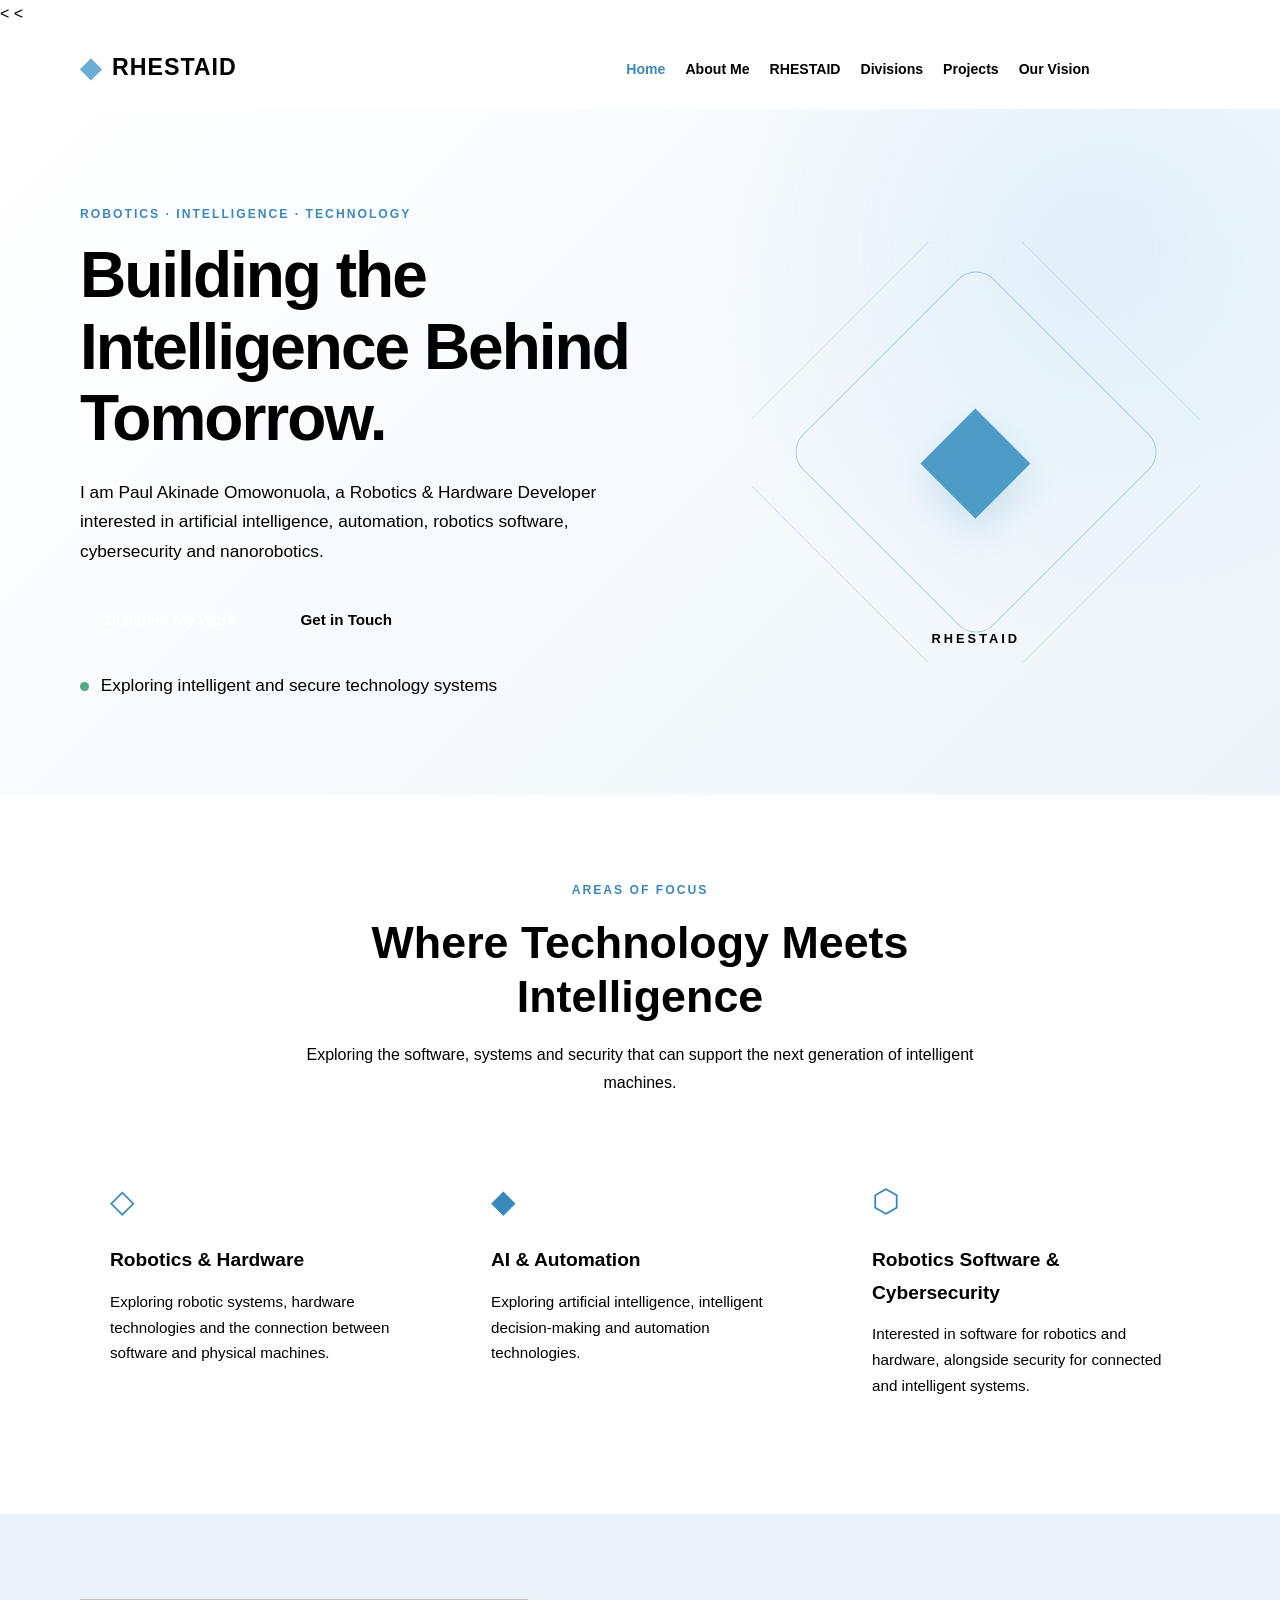
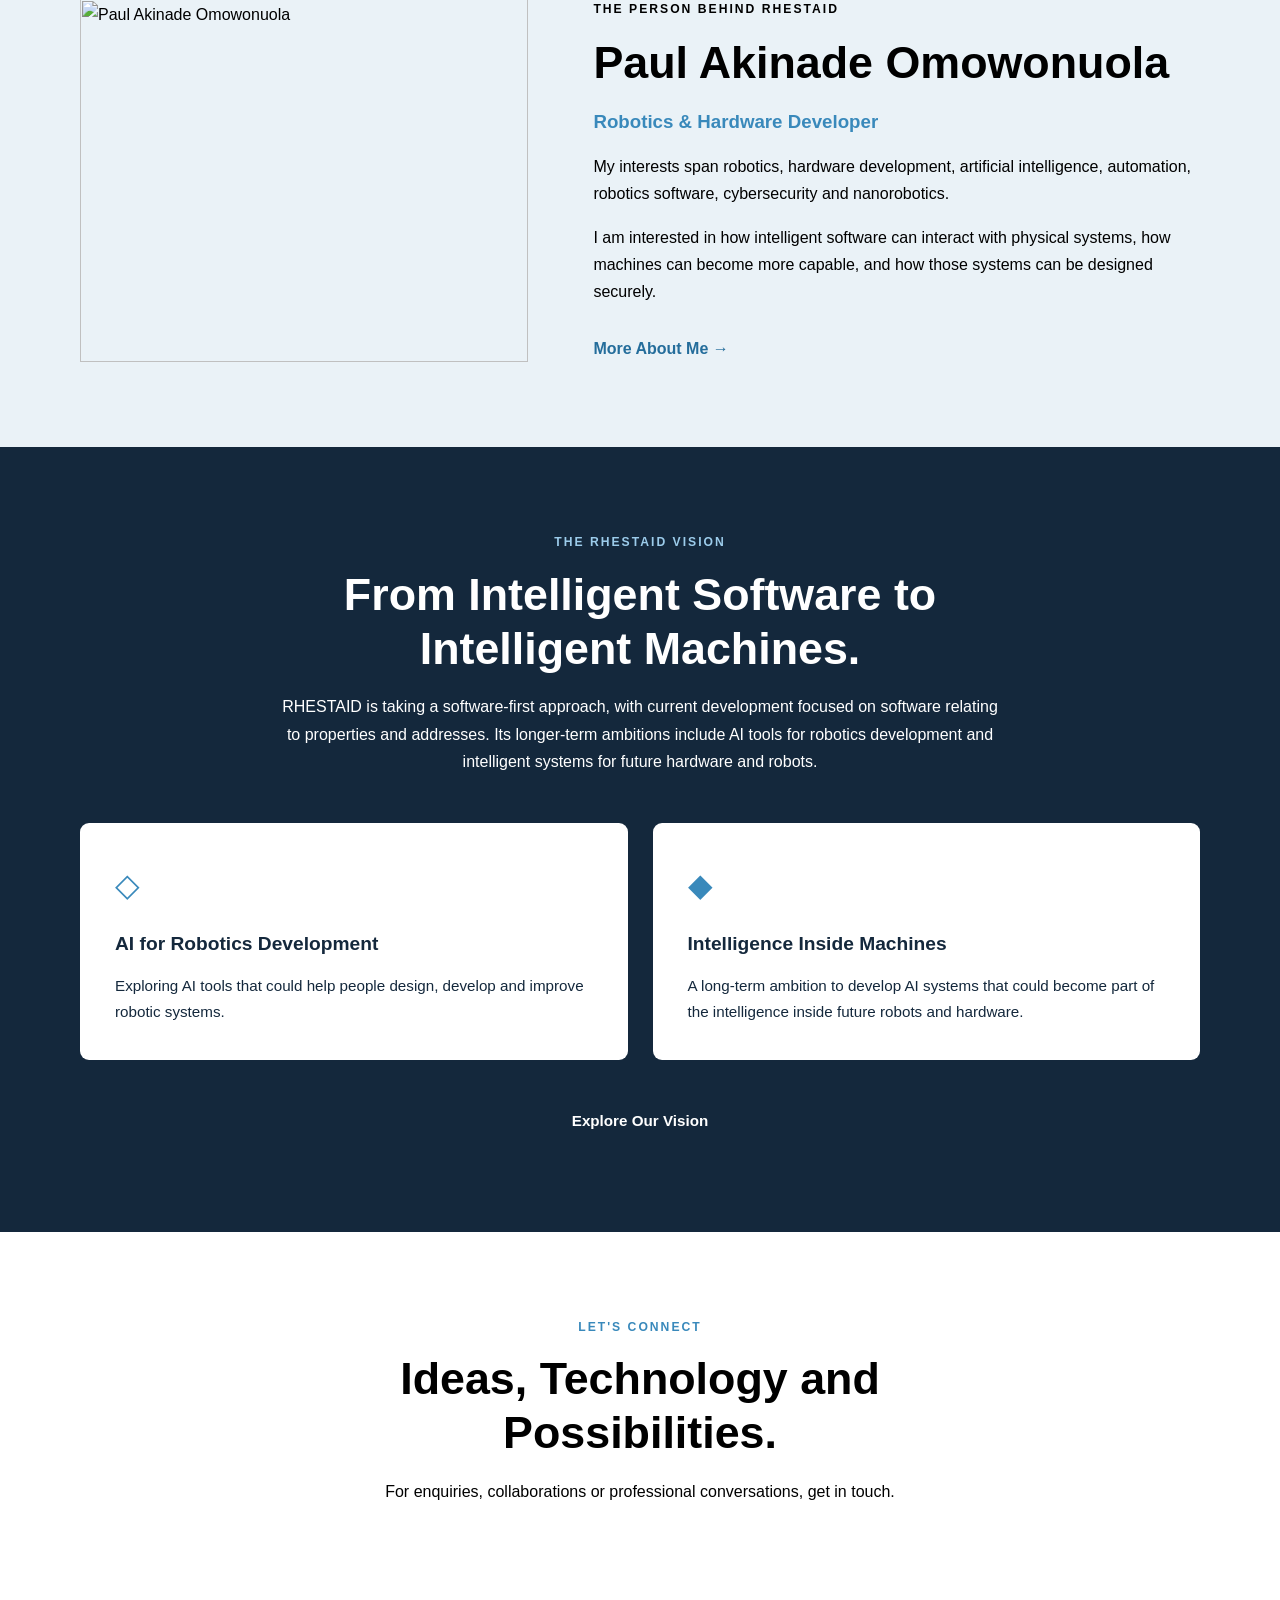
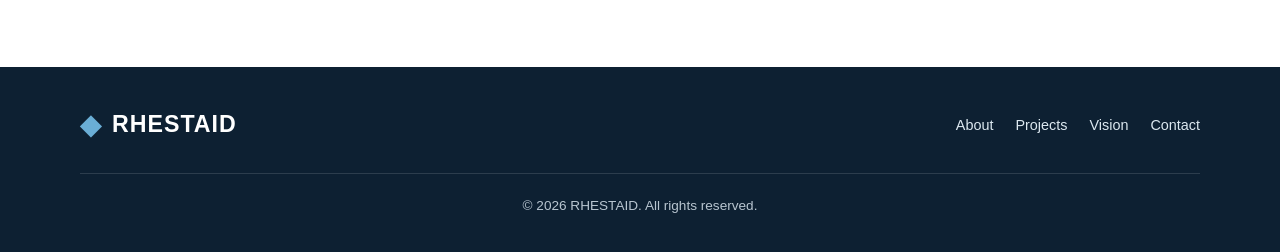
==== index.html @ d992449e "Add files via upload" ====
<

<
<!
<!DOCTYPE html>
<html lang="en">
<head>
    <meta charset="UTF-8">
    <meta name="viewport" content="width=device-width, initial-scale=1.0">
    <meta name="description" content="Paul Akinade Omowonuola and RHESTAID: robotics, hardware development, AI, automation, software and cybersecurity.">
    <title>Paul Akinade Omowonuola | RHESTAID</title>
    <link rel="stylesheet" href="style.css">
</head>
<body>

<header class="site-header">
    <div class="container navbar">
        <a href="index.html" class="logo"><span class="logo-diamond">◆</span> RHESTAID</a>
        <button class="menu-toggle" id="menu-toggle" aria-label="Open navigation" aria-expanded="false">☰</button>
        <nav>
            <ul class="nav-links" id="nav-links">
                <li><a href="index.html" class="active">Home</a></li>
                <li><a href="about.html">About Me</a></li>
                <li><a href="company.html">RHESTAID</a></li>
                <li><a href="divisions.html">Divisions</a></li>
                <li><a href="projects.html">Projects</a></li>
                <li><a href="vision.html">Our Vision</a></li>
                <li><a href="contact.html" class="nav-contact">Contact</a></li>
            </ul>
        </nav>
    </div>
</header>

<main>

    <section class="hero">
        <div class="container hero-grid">
            <div class="hero-content">
                <p class="eyebrow">ROBOTICS · INTELLIGENCE · TECHNOLOGY</p>
                <h1>Building the Intelligence Behind Tomorrow.</h1>
                <p>
                    I am Paul Akinade Omowonuola, a Robotics & Hardware
                    Developer interested in artificial intelligence,
                    automation, robotics software, cybersecurity and
                    nanorobotics.
                </p>
                <div class="hero-buttons">
                    <a href="about.html" class="btn btn-primary">Discover My Work</a>
                    <a href="contact.html" class="btn btn-outline">Get in Touch</a>
                </div>
                <p class="hero-note">
                    <span class="status-dot"></span>
                    Exploring intelligent and secure technology systems
                </p>
            </div>

            <div class="hero-visual">
                <div class="diamond-orbit orbit-one"></div>
                <div class="diamond-orbit orbit-two"></div>
                <div class="diamond-symbol">◆</div>
                <p class="visual-caption">RHESTAID</p>
            </div>
        </div>
    </section>

    <section class="section">
        <div class="container">
            <div class="section-heading">
                <p class="eyebrow">AREAS OF FOCUS</p>
                <h2>Where Technology Meets Intelligence</h2>
                <p>
                    Exploring the software, systems and security that can
                    support the next generation of intelligent machines.
                </p>
            </div>

            <div class="feature-grid">
                <article class="feature-card">
                    <div class="feature-icon">◇</div>
                    <h3>Robotics & Hardware</h3>
                    <p>
                        Exploring robotic systems, hardware technologies
                        and the connection between software and physical machines.
                    </p>
                </article>

                <article class="feature-card">
                    <div class="feature-icon">◆</div>
                    <h3>AI & Automation</h3>
                    <p>
                        Exploring artificial intelligence, intelligent
                        decision-making and automation technologies.
                    </p>
                </article>

                <article class="feature-card">
                    <div class="feature-icon">⬡</div>
                    <h3>Robotics Software & Cybersecurity</h3>
                    <p>
                        Interested in software for robotics and hardware,
                        alongside security for connected and intelligent systems.
                    </p>
                </article>
            </div>
        </div>
    </section>

    <section class="section section-soft">
        <div class="container founder-preview">
            <div class="founder-image-wrap">
                <img src="images/paul.jpg"
                     alt="Paul Akinade Omowonuola"
                     class="founder-image">
            </div>

            <div class="founder-content">
                <p class="eyebrow">THE PERSON BEHIND RHESTAID</p>
                <h2>Paul Akinade Omowonuola</h2>
                <h3>Robotics & Hardware Developer</h3>
                <p>
                    My interests span robotics, hardware development,
                    artificial intelligence, automation, robotics software,
                    cybersecurity and nanorobotics.
                </p>
                <p>
                    I am interested in how intelligent software can interact
                    with physical systems, how machines can become more
                    capable, and how those systems can be designed securely.
                </p>
                <a href="about.html" class="text-link">More About Me →</a>
            </div>
        </div>
    </section>

    <section class="section section-dark">
        <div class="container">
            <div class="section-heading light-heading">
                <p class="eyebrow">THE RHESTAID VISION</p>
                <h2>From Intelligent Software to Intelligent Machines.</h2>
                <p>
                    RHESTAID is taking a software-first approach, with
                    current development focused on software relating to
                    properties and addresses. Its longer-term ambitions
                    include AI tools for robotics development and intelligent
                    systems for future hardware and robots.
                </p>
            </div>

            <div class="direction-grid">
                <article class="direction-card">
                    <div class="feature-icon">◇</div>
                    <h3>AI for Robotics Development</h3>
                    <p>
                        Exploring AI tools that could help people design,
                        develop and improve robotic systems.
                    </p>
                </article>

                <article class="direction-card">
                    <div class="feature-icon">◆</div>
                    <h3>Intelligence Inside Machines</h3>
                    <p>
                        A long-term ambition to develop AI systems that
                        could become part of the intelligence inside
                        future robots and hardware.
                    </p>
                </article>
            </div>

            <div class="center-action" style="margin-top: 35px;">
                <a href="vision.html" class="btn btn-primary">Explore Our Vision</a>
            </div>
        </div>
    </section>

    <section class="section">
        <div class="container center-action">
            <p class="eyebrow">LET'S CONNECT</p>
            <h2>Ideas, Technology and Possibilities.</h2>
            <p>
                For enquiries, collaborations or professional conversations,
                get in touch.
            </p>
            <a href="contact.html" class="btn btn-primary">Contact Me</a>
        </div>
    </section>

</main>

<footer class="site-footer">
    <div class="container footer-content">
        <a href="index.html" class="logo footer-logo"><span class="logo-diamond">◆</span> RHESTAID</a>
        <div class="footer-links">
            <a href="about.html">About</a>
            <a href="projects.html">Projects</a>
            <a href="vision.html">Vision</a>
            <a href="contact.html">Contact</a>
        </div>
        <p class="copyright">© <span id="year"></span> RHESTAID. All rights reserved.</p>
    </div>
</footer>

<script src="script.js"></script>
</body>
</html>
---- style.css ----
<
/* =====================================================
   RHESTAID WEBSITE
   COMPLETE DIAMOND THEME STYLESHEET
   ===================================================== */


/* 1. COLOURS */

:root {
    --diamond-white: #F7FAFC;
    --diamond-blue: #9CCCEB;
    --ice-silver: #DCE8F0;
    --deep-sapphire: #14283C;
    --platinum: #B8C5D0;
    --white: #FFFFFF;

    --text: #33475B;
    --muted: #536779;
    --border: #D5E2EB;

    --shadow: 0 12px 35px rgba(20, 40, 60, 0.08);
}


/* 2. GLOBAL SETTINGS */

* {
    margin: 0;
    padding: 0;
    box-sizing: border-box;
}

html {
    scroll-behavior: smooth;
}

body {
    font-family: Arial, Helvetica, sans-serif;
    background: var(--diamond-white);
    color: var(--text);
    line-height: 1.7;
}

img {
    max-width: 100%;
}

a {
    text-decoration: none;
    color: inherit;
}

button {
    font: inherit;
}

.container {
    width: min(1120px, 90%);
    margin: 0 auto;
}


/* 3. HEADER AND NAVIGATION */

.site-header {
    width: 100%;
    background: #FFFFFF;
    border-bottom: 1px solid var(--border);
    position: sticky;
    top: 0;
    z-index: 1000;
}

.navbar {
    min-height: 82px;
    display: flex;
    align-items: center;
    justify-content: space-between;
    gap: 25px;
}

.logo {
    display: inline-flex;
    align-items: center;
    gap: 10px;
    color: var(--deep-sapphire);
    font-size: 1.45rem;
    font-weight: 800;
    letter-spacing: 1px;
}

.logo-diamond {
    color: #6AAED6;
    font-size: 1.7rem;
}

.nav-links {
    display: flex;
    align-items: center;
    gap: 20px;
    list-style: none;
}

.nav-links a {
    color: var(--deep-sapphire);
    font-size: 0.88rem;
    font-weight: 600;
    transition: 0.25s ease;
}

.nav-links a:hover,
.nav-links a.active {
    color: #3989BB;
}

.nav-links .nav-contact {
    background: var(--deep-sapphire);
    color: #FFFFFF;
    padding: 11px 19px;
    border-radius: 5px;
}

.nav-links .nav-contact:hover,
.nav-links .nav-contact.active {
    background: #284C6A;
    color: #FFFFFF;
}

.menu-toggle {
    display: none;
    background: none;
    border: none;
    color: var(--deep-sapphire);
    font-size: 1.8rem;
    cursor: pointer;
}


/* 4. BUTTONS */

.btn {
    display: inline-flex;
    justify-content: center;
    align-items: center;
    padding: 13px 25px;
    border-radius: 5px;
    font-weight: 700;
    font-size: 0.95rem;
    transition: 0.25s ease;
}

.btn-primary {
    background: var(--deep-sapphire);
    color: #FFFFFF;
    border: 1px solid var(--deep-sapphire);
}

.btn-primary:hover {
    background: #284C6A;
    border-color: #284C6A;
    color: #FFFFFF;
    transform: translateY(-2px);
}

.btn-outline {
    background: transparent;
    color: var(--deep-sapphire);
    border: 1px solid var(--deep-sapphire);
}

.btn-outline:hover {
    background: var(--deep-sapphire);
    color: #FFFFFF;
}

.hero-buttons {
    display: flex;
    flex-wrap: wrap;
    gap: 14px;
    margin-top: 28px;
}


/* 5. HERO SECTION */

.hero {
    padding: 95px 0;
    background:
        radial-gradient(circle at 85% 20%, rgba(156, 204, 235, 0.22), transparent 32%),
        linear-gradient(135deg, #FFFFFF, #EDF5FA);
    overflow: hidden;
}

.hero-grid {
    display: grid;
    grid-template-columns: 1.15fr 0.85fr;
    align-items: center;
    gap: 65px;
}

.hero-content {
    min-width: 0;
}

.eyebrow {
    color: #3989BB;
    font-size: 0.76rem;
    font-weight: 800;
    letter-spacing: 2px;
    text-transform: uppercase;
    margin-bottom: 15px;
}

.hero h1 {
    color: var(--deep-sapphire);
    font-size: clamp(2.7rem, 5vw, 4.6rem);
    line-height: 1.12;
    letter-spacing: -2px;
    margin-bottom: 23px;
}

.hero-content > p:not(.eyebrow) {
    max-width: 590px;
    color: var(--muted);
    font-size: 1.08rem;
}

.hero-note {
    margin-top: 25px;
    font-size: 0.9rem;
    color: var(--muted);
}

.status-dot {
    display: inline-block;
    width: 9px;
    height: 9px;
    background: #55A985;
    border-radius: 50%;
    margin-right: 7px;
}


/* 6. DIAMOND HERO GRAPHIC */

.hero-visual {
    min-height: 420px;
    display: flex;
    align-items: center;
    justify-content: center;
    position: relative;
    overflow: hidden;
}

.diamond-orbit {
    position: absolute;
    width: 290px;
    height: 290px;
    border: 1px solid rgba(77, 145, 188, 0.4);
    transform: rotate(45deg);
    border-radius: 25px;
}

.orbit-one {
    width: 270px;
    height: 270px;
}

.orbit-two {
    width: 365px;
    height: 365px;
    border-color: rgba(77, 145, 188, 0.2);
}

.diamond-symbol {
    color: #4F9BC8;
    font-size: 9rem;
    text-shadow: 0 15px 35px rgba(77, 145, 188, 0.2);
    z-index: 1;
}

.visual-caption {
    position: absolute;
    bottom: 12px;
    color: var(--deep-sapphire);
    font-weight: 700;
    letter-spacing: 3px;
    font-size: 0.8rem;
}


/* 7. GENERAL SECTIONS */

.section {
    padding: 85px 0;
}

.section-soft {
    background: #EAF2F7;
}

.section-heading {
    max-width: 720px;
    text-align: center;
    margin: 0 auto 48px;
}

.section-heading h2,
.split-section h2,
.center-action h2 {
    color: var(--deep-sapphire);
    font-size: clamp(2rem, 4vw, 2.8rem);
    line-height: 1.2;
    margin-bottom: 18px;
}

.section-heading > p:last-child {
    color: var(--muted);
}


/* 8. FEATURE CARDS */

.feature-grid {
    display: grid;
    grid-template-columns: repeat(3, 1fr);
    gap: 23px;
}

.feature-card {
    background: #FFFFFF;
    color: var(--text);
    padding: 30px;
    border: 1px solid var(--border);
    border-radius: 9px;
    box-shadow: var(--shadow);
    transition: transform 0.25s ease, box-shadow 0.25s ease;
}

.feature-card:hover {
    transform: translateY(-5px);
    box-shadow: 0 18px 40px rgba(20, 40, 60, 0.12);
}

.feature-icon {
    color: #3989BB;
    font-size: 2rem;
    margin-bottom: 16px;
}

.feature-card h3,
.direction-card h3,
.division-card h3,
.ecosystem-item h3 {
    color: var(--deep-sapphire);
    font-size: 1.2rem;
    margin-bottom: 12px;
}

.feature-card p,
.direction-card p,
.division-card p,
.ecosystem-item p {
    color: var(--muted);
    font-size: 0.95rem;
}

.text-link {
    display: inline-block;
    margin-top: 14px;
    color: #246D9B;
    font-weight: 700;
}

.text-link:hover {
    color: var(--deep-sapphire);
}


/* 9. SPLIT SECTIONS */

.split-section {
    display: grid;
    grid-template-columns: 1fr 1fr;
    align-items: center;
    gap: 55px;
}

.split-section > div > p:not(.eyebrow) {
    margin-bottom: 17px;
    color: var(--muted);
}


/* 10. INFORMATION PANEL */

.info-panel {
    background: #14283C;
    color: #FFFFFF;
    padding: 42px;
    border-radius: 10px;
    box-shadow: var(--shadow);
}

.info-panel h3 {
    font-size: 1.6rem;
    margin-bottom: 15px;
    color: #FFFFFF;
}

.info-panel p {
    color: #FFFFFF;
    margin-bottom: 15px;
}

.info-panel .eyebrow {
    color: var(--diamond-blue);
}

.panel-symbol {
    color: var(--diamond-blue);
    font-size: 3rem;
    margin-bottom: 15px;
}


/* 11. FOUNDER PORTRAIT */

.founder-preview {
    display: grid;
    grid-template-columns: 0.85fr 1.15fr;
    align-items: center;
    gap: 65px;
}

.founder-image-wrap,
.profile-image-wrap {
    background: transparent;
    padding: 0;
    border: none;
    border-radius: 0;
    box-shadow: none;
    overflow: hidden;
}

.founder-image {
    display: block;
    width: 100%;
    height: auto;
    object-fit: contain;
    object-position: center;
    aspect-ratio: auto;
    padding: 0;
    margin: 0;
    border: none;
    border-radius: 0;
    box-shadow: none;
}

.founder-content h2,
.profile-content h2 {
    color: var(--deep-sapphire);
    font-size: clamp(2rem, 4vw, 2.8rem);
    line-height: 1.2;
    margin-bottom: 17px;
}

.founder-content h3 {
    color: #3989BB;
    margin-bottom: 15px;
}

.founder-content p,
.profile-content p {
    color: var(--muted);
    margin-bottom: 16px;
}


/* 12. FOUNDER COMPANY PANEL */

.founder-company {
    margin-top: 30px;
    padding: 25px;
    background: #DCE8F0;
    color: #14283C;
    border-left: 4px solid #6AAED6;
    border-radius: 5px;
}

.founder-company h3,
.founder-company p,
.founder-company a {
    color: #14283C;
}


/* 13. DARK SECTIONS */

.section-dark {
    background: #14283C;
    color: #FFFFFF;
}

.light-heading h2,
.section-dark .center-action h2 {
    color: #FFFFFF;
}

.light-heading p,
.section-dark .center-action > p:not(.eyebrow) {
    color: #DCE8F0;
}

.section-dark .eyebrow {
    color: #9CCCEB;
}

.direction-grid {
    display: grid;
    grid-template-columns: repeat(2, 1fr);
    gap: 25px;
}

.direction-card {
    background: #FFFFFF;
    padding: 35px;
    border-radius: 9px;
    border: 1px solid var(--border);
    box-shadow: var(--shadow);
}

.direction-card .eyebrow {
    margin-top: 8px;
}

.center-action {
    text-align: center;
    max-width: 760px;
    margin: 0 auto;
}

.center-action > p:not(.eyebrow) {
    color: var(--muted);
    margin-bottom: 25px;
}


/* 14. PROJECTS */

.project-preview,
.ecosystem-grid {
    display: grid;
    grid-template-columns: repeat(2, 1fr);
    gap: 23px;
}

.project-main-card {
    background: #FFFFFF;
    border: 1px solid var(--border);
    border-radius: 10px;
    padding: 35px;
    box-shadow: var(--shadow);
}

.project-label {
    display: inline-block;
    padding: 6px 12px;
    border-radius: 30px;
    background: #E5F3FA;
    color: #246D9B;
    font-size: 0.75rem;
    font-weight: 800;
    margin-bottom: 18px;
}

.project-main-content h2 {
    color: var(--deep-sapphire);
    font-size: 1.7rem;
    margin-bottom: 15px;
}

.project-main-content p {
    color: var(--muted);
}

.project-number {
    color: #6AAED6;
    font-size: 2.5rem;
    font-weight: 800;
    margin-bottom: 15px;
}

.project-status {
    display: inline-block;
    color: #246D9B;
    background: #E5F3FA;
    padding: 5px 11px;
    border-radius: 20px;
    font-size: 0.75rem;
    font-weight: 700;
    margin-top: 15px;
}


/* 15. DIVISIONS */

.division-grid {
    display: grid;
    grid-template-columns: repeat(3, 1fr);
    gap: 23px;
}

.division-card {
    background: #FFFFFF;
    border: 1px solid var(--border);
    border-radius: 9px;
    padding: 28px;
    box-shadow: var(--shadow);
}

.division-top {
    display: flex;
    justify-content: space-between;
    align-items: center;
    margin-bottom: 17px;
}

.division-number {
    color: var(--platinum);
    font-size: 1.2rem;
    font-weight: 800;
}

.division-symbol {
    color: #4F9BC8;
    font-size: 2rem;
}

.ecosystem-item {
    background: #FFFFFF;
    padding: 27px;
    border: 1px solid var(--border);
    border-radius: 8px;
}

.muted-note {
    color: var(--muted);
    font-size: 0.88rem;
    margin-top: 18px;
}


/* 16. PAGE HERO */

.page-hero {
    padding: 85px 0;
    text-align: center;
    background: linear-gradient(135deg, #FFFFFF 0%, #DCE8F0 100%);
}

.page-hero h1 {
    color: var(--deep-sapphire);
    font-size: clamp(2.5rem, 5vw, 3.8rem);
    line-height: 1.15;
    margin-bottom: 18px;
}

.page-hero p:not(.eyebrow) {
    max-width: 700px;
    margin: 0 auto;
    color: var(--muted);
    font-size: 1.05rem;
}


/* 17. ABOUT PAGE */

.founder-profile {
    display: grid;
    grid-template-columns: 0.85fr 1.15fr;
    align-items: start;
    gap: 55px;
}


/* 18. CONTACT PAGE */

.contact-details {
    display: grid;
    gap: 18px;
    margin-top: 30px;
}

.contact-details .feature-card {
    padding: 25px;
}

.contact-details .feature-card p {
    margin-bottom: 5px;
}


/* 19. CONTACT BANNER */

.contact-banner {
    background: #DCE8F0;
    padding: 45px;
    border-radius: 10px;
    text-align: center;
}


/* 20. FOOTER */

.site-footer {
    background: #0D2032;
    color: #FFFFFF;
    padding: 35px 0;
}

.footer-content {
    display: flex;
    align-items: center;
    justify-content: space-between;
    flex-wrap: wrap;
    gap: 25px;
}

.footer-logo {
    color: #FFFFFF;
}

.footer-links {
    display: flex;
    flex-wrap: wrap;
    gap: 22px;
}

.footer-links a {
    color: #DCE8F0;
    font-size: 0.9rem;
}

.footer-links a:hover {
    color: #9CCCEB;
}

.copyright {
    width: 100%;
    border-top: 1px solid rgba(255, 255, 255, 0.13);
    padding-top: 20px;
    color: #B8C5D0;
    font-size: 0.85rem;
    text-align: center;
}


/* 21. TABLET RESPONSIVENESS */

@media (max-width: 950px) {

    .nav-links {
        gap: 12px;
    }

    .nav-links a {
        font-size: 0.8rem;
    }

    .hero-grid {
        gap: 30px;
    }

    .division-grid {
        grid-template-columns: repeat(2, 1fr);
    }
}


/* 22. MOBILE RESPONSIVENESS */

@media (max-width: 760px) {

    .navbar {
        min-height: 70px;
    }

    .menu-toggle {
        display: block;
    }

    .nav-links {
        display: none;
        position: absolute;
        top: 70px;
        left: 0;
        width: 100%;
        background: #FFFFFF;
        flex-direction: column;
        align-items: stretch;
        gap: 0;
        padding: 12px 5% 20px;
        border-bottom: 1px solid var(--border);
        box-shadow: var(--shadow);
    }

    .nav-links.show {
        display: flex;
    }

    .nav-links li {
        width: 100%;
    }

    .nav-links a {
        display: block;
        padding: 13px 8px;
        font-size: 0.95rem;
    }

    .nav-links .nav-contact {
        margin-top: 8px;
        text-align: center;
    }

    .hero {
        padding: 65px 0;
    }

    .hero-grid,
    .split-section,
    .founder-preview,
    .founder-profile {
        grid-template-columns: 1fr;
        gap: 35px;
    }

    .hero h1 {
        font-size: 2.8rem;
    }

    .hero-visual {
        min-height: 320px;
    }

    .diamond-symbol {
        font-size: 7rem;
    }

    .orbit-two {
        width: 290px;
        height: 290px;
    }

    .orbit-one {
        width: 220px;
        height: 220px;
    }

    .section {
        padding: 65px 0;
    }

    .feature-grid,
    .direction-grid,
    .division-grid,
    .project-preview,
    .ecosystem-grid {
        grid-template-columns: 1fr;
    }

    .founder-image-wrap,
    .profile-image-wrap {
        max-width: 480px;
        margin: 0 auto;
    }

    .info-panel {
        padding: 30px;
    }

    .footer-content {
        flex-direction: column;
        text-align: center;
    }

    .footer-links {
        justify-content: center;
    }
}


/* 23. SMALL MOBILE SCREENS */

@media (max-width: 420px) {

    .container {
        width: 92%;
    }

    .hero h1 {
        font-size: 2.35rem;
    }

    .page-hero {
        padding: 65px 0;
    }

    .btn {
        width: 100%;
    }

    .hero-buttons {
        flex-direction: column;
    }

    .feature-card,
    .direction-card,
    .division-card,
    .project-main-card {
        padding: 23px;
    }
}


/* 24. FINAL TEXT CONTRAST PROTECTION */

.info-panel .btn-primary {
    background: #9CCCEB;
    color: #14283C;
    border-color: #9CCCEB;
}

.info-panel .btn-primary:hover {
    background: #FFFFFF;
    color: #14283C;
    border-color: #FFFFFF;
}

.founder-company .text-link {
    color: #246D9B;
}

.founder-company .text-link:hover {
    color: #14283C;
}

/* =========================================
   RHESTAID: FIX INVISIBLE CARD CONTENT
   ========================================= */

/* Make all cards inside dark sections readable */
.section-dark .feature-card,
.section-dark .division-card,
.section-dark .ecosystem-item,
.section-dark .direction-card,
.section-dark .project-main-card,
.section-dark article {
    background: #FFFFFF !important;
    color: #14283C !important;
    opacity: 1 !important;
    visibility: visible !important;
}

/* Force headings and paragraphs to use dark text */
.section-dark .feature-card h1,
.section-dark .feature-card h2,
.section-dark .feature-card h3,
.section-dark .feature-card p,
.section-dark .division-card h1,
.section-dark .division-card h2,
.section-dark .division-card h3,
.section-dark .division-card p,
.section-dark .ecosystem-item h1,
.section-dark .ecosystem-item h2,
.section-dark .ecosystem-item h3,
.section-dark .ecosystem-item p,
.section-dark .direction-card h1,
.section-dark .direction-card h2,
.section-dark .direction-card h3,
.section-dark .direction-card p,
.section-dark .project-main-card h1,
.section-dark .project-main-card h2,
.section-dark .project-main-card h3,
.section-dark .project-main-card p {
    color: #14283C !important;
    opacity: 1 !important;
    visibility: visible !important;
}

/* Keep card icons blue */
.section-dark .feature-card .feature-icon,
.section-dark .division-card .division-symbol,
.section-dark .division-card .division-number,
.section-dark .ecosystem-item .feature-icon {
    color: #3989BB !important;
}

/* Ensure card content is not hidden */
.section-dark .feature-card *,
.section-dark .division-card *,
.section-dark .ecosystem-item *,
.section-dark .direction-card *,
.section-dark .project-main-card * {
    visibility: visible;
}

/* Keep the dark section background */
.section-dark {
    background: #14283C !important;
}

/* Prevent unwanted horizontal overflow */
html,
body {
    max-width: 100%;
    overflow-x: hidden;
}
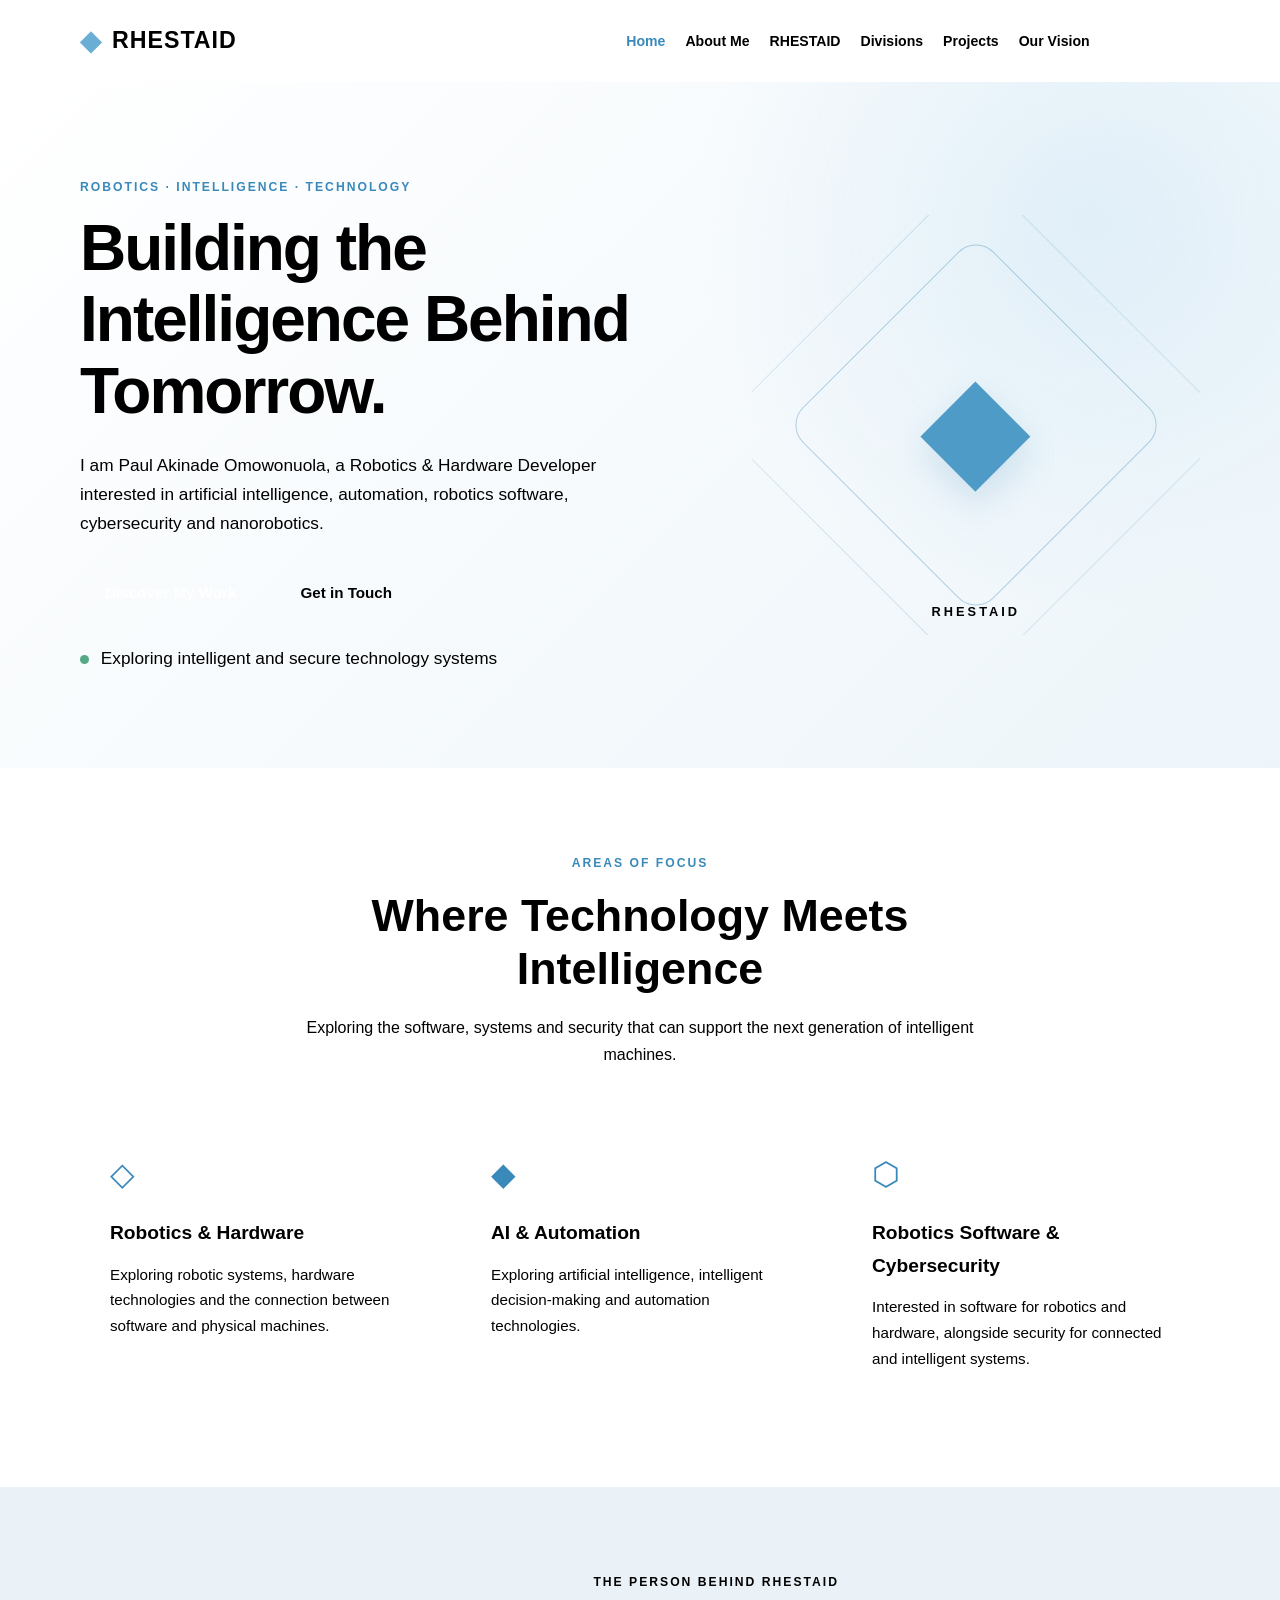
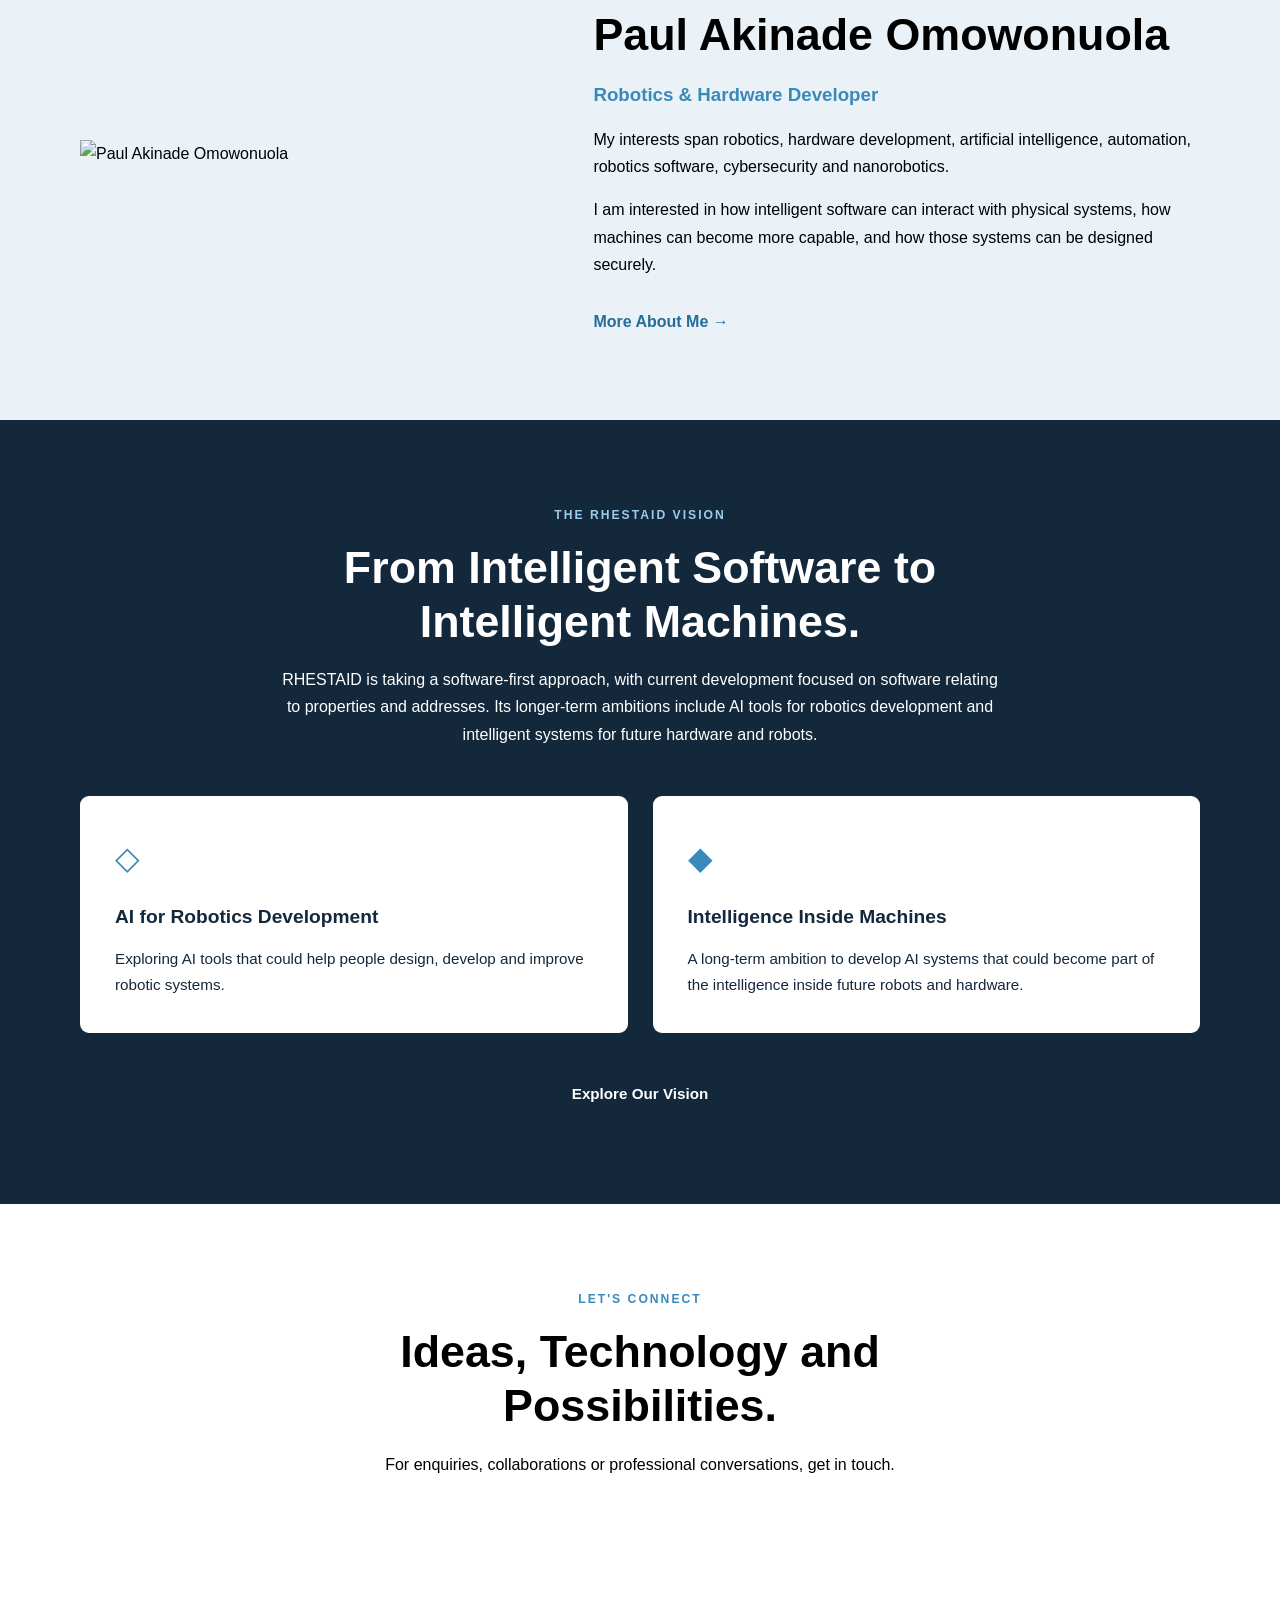
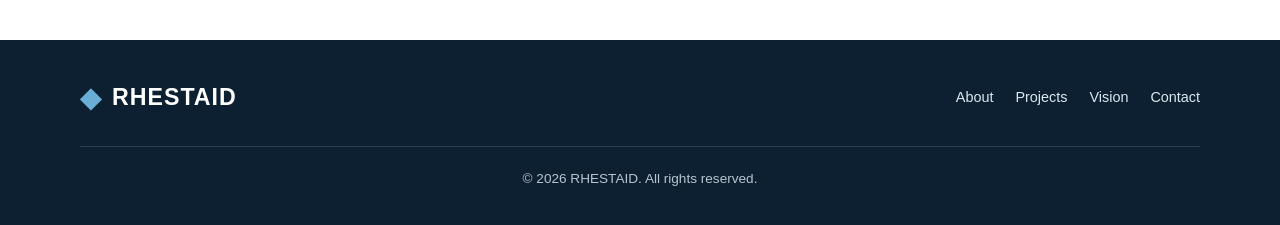
==== commit 07579a07: "Update index.html" ====
--- a/index.html
+++ b/index.html
@@ -1,8 +1,3 @@
-
-<
-
-<
-<!
 <!DOCTYPE html>
 <html lang="en">
 <head>
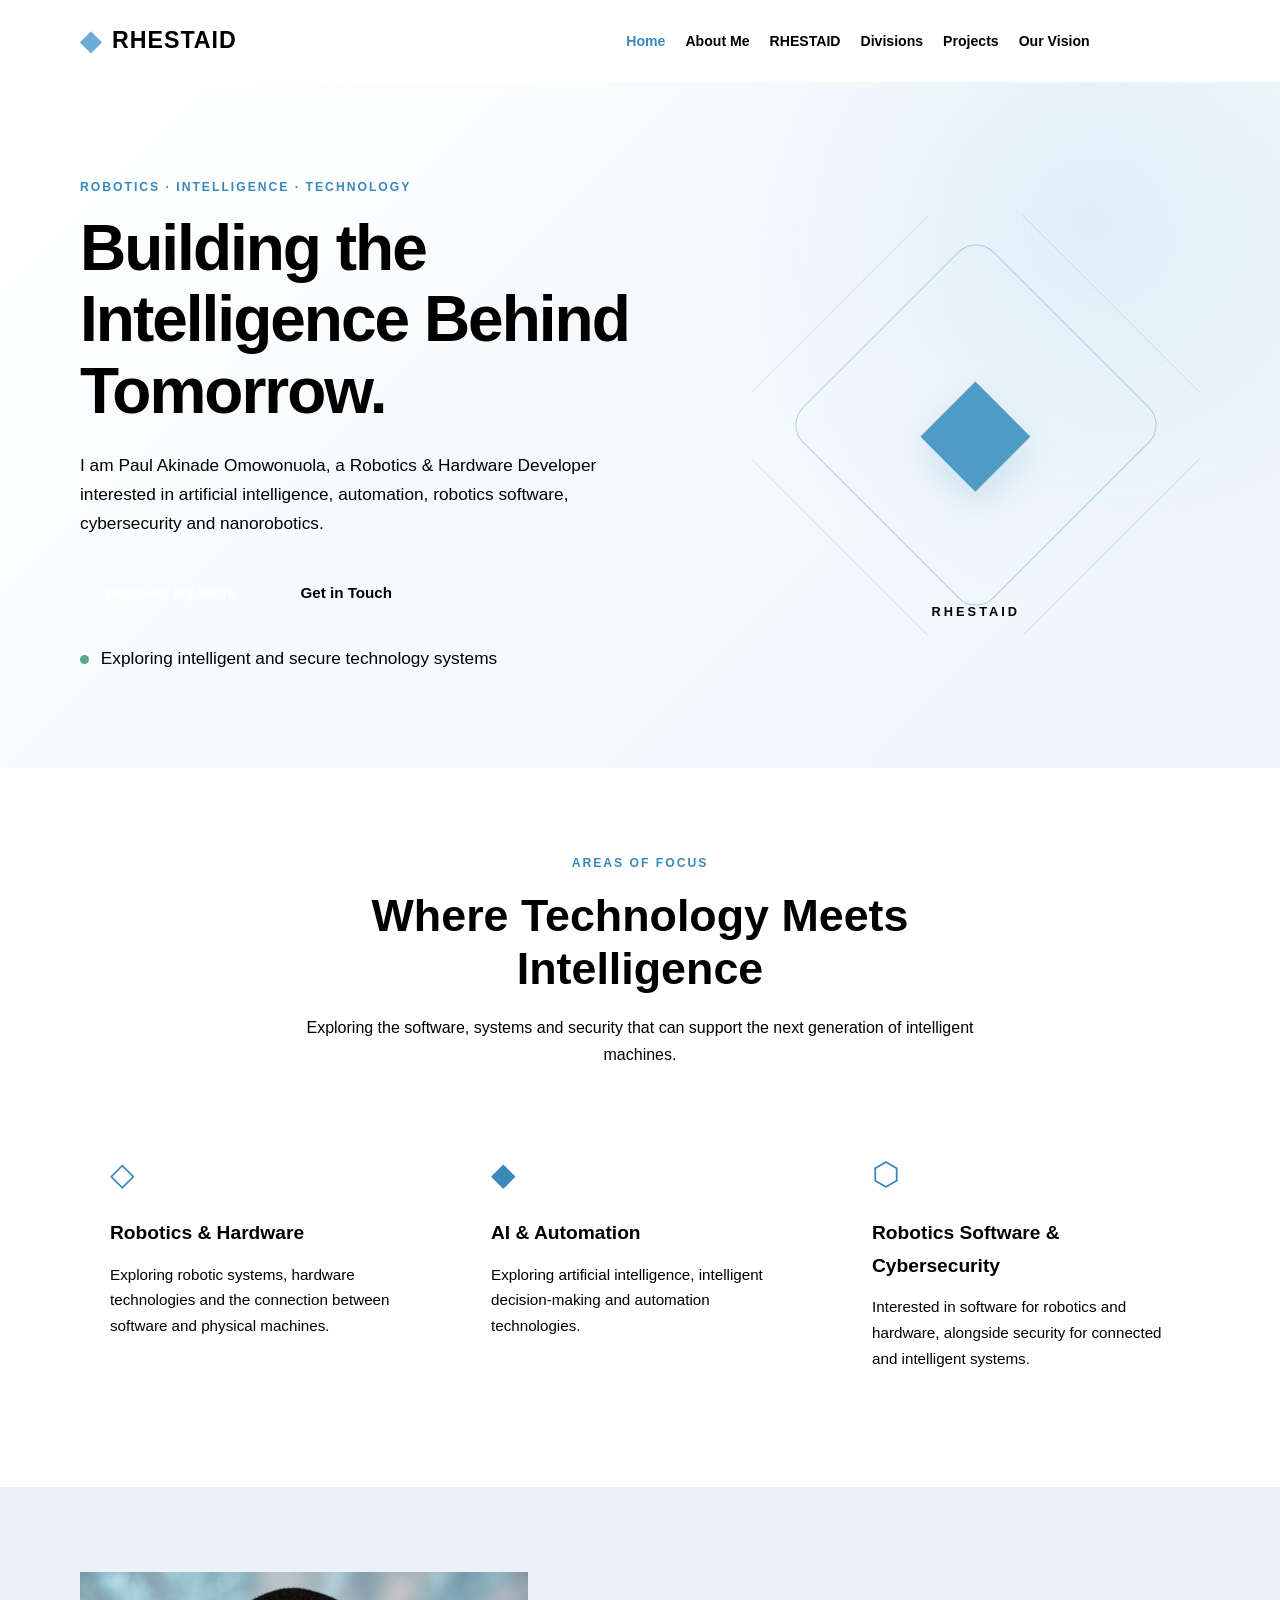
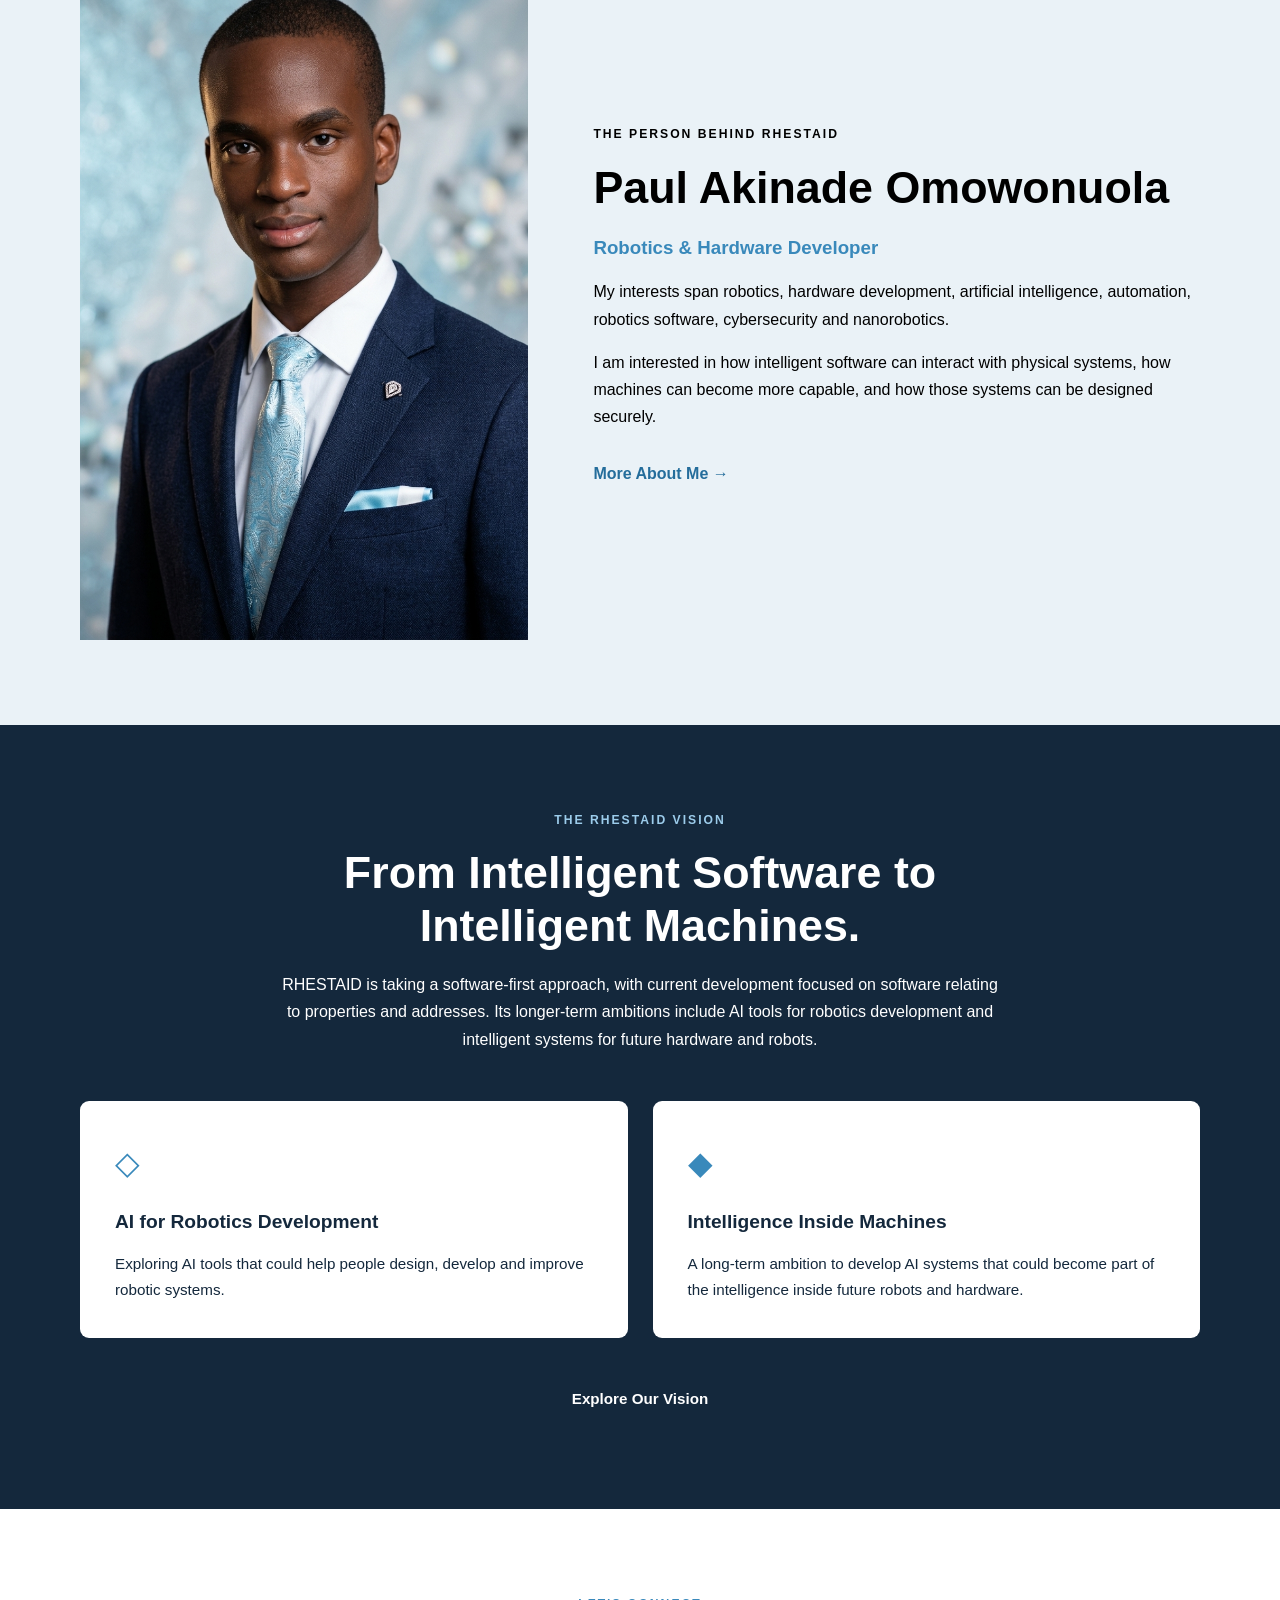
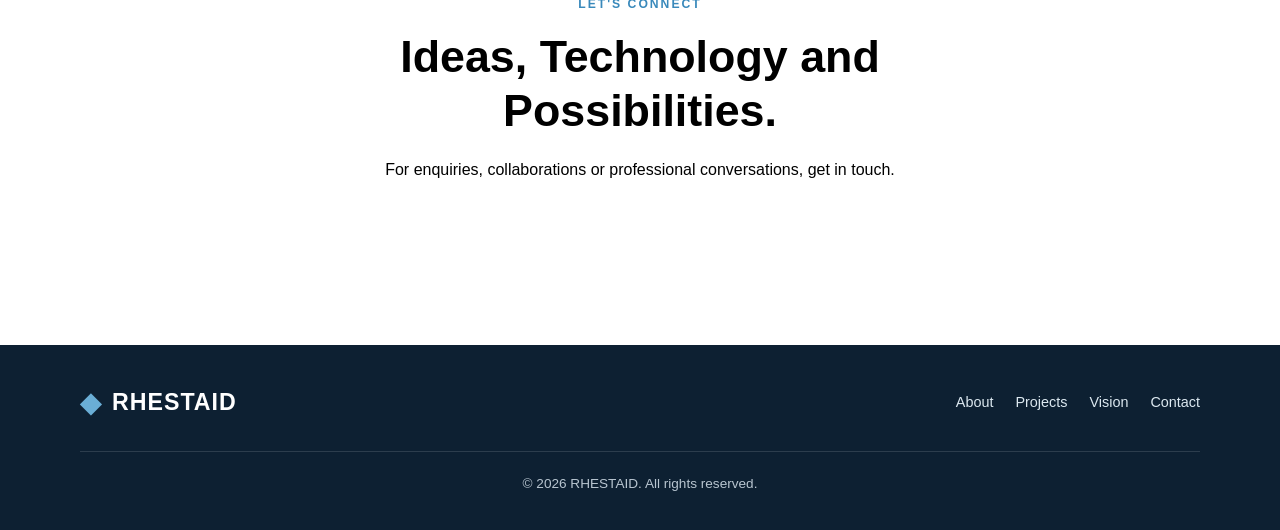
==== commit 4a892997: "Update index.html" ====
--- a/index.html
+++ b/index.html
@@ -104,7 +104,7 @@
     <section class="section section-soft">
         <div class="container founder-preview">
             <div class="founder-image-wrap">
-                <img src="images/paul.jpg"
+                <img src="./paul.jpg"
                      alt="Paul Akinade Omowonuola"
                      class="founder-image">
             </div>
